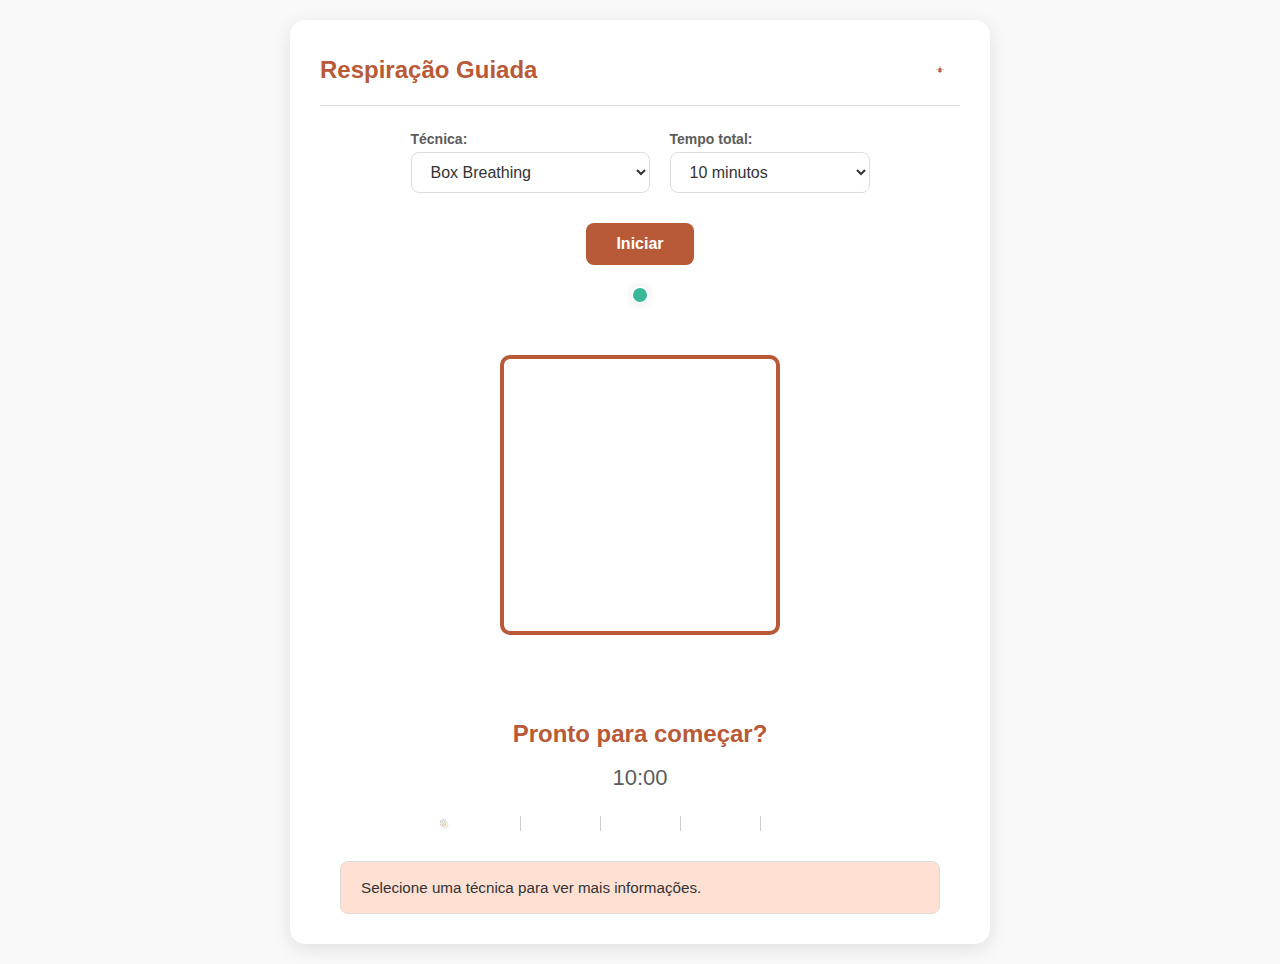
==== index.html @ 5f005e06 "refactor(styles): remove arquivo de estilos desnecessário" ====
<!DOCTYPE html>
<html lang="pt-br" data-theme="light">
    <head>
        <meta charset="UTF-8">
        <meta name="viewport" content="width=device-width, initial-scale=1.0">
        <title>App de Respiração Guiada</title> <!-- Título mais genérico -->
        <link rel="stylesheet" href="style.css">
        <!-- Futuramente, adicionar aqui link para manifest.json e ícones para PWA -->
    </head>
    <body>
        <div class="container">
            <div class="header">
                <h1>Respiração Guiada</h1> <!-- Título mais genérico -->
                <button id="theme-toggle" class="theme-toggle" aria-label="Alternar tema">
                    <!-- Ícone Sol (Tema Claro) -->
                    <svg class="sun-icon" viewBox="0 0 24 24" width="24" height="24" fill="currentColor">
                        <path d="M12 3a1 1 0 0 1 1 1v1a1 1 0 0 1-2 0V4a1 1 0 0 1 1-1zm4.5 5.5a1 1 0 0 1 0 1.42l-.71.71a1 1 0 0 1-1.42-1.42l.71-.71a1 1 0 0 1 1.42 0zm-9 0a1 1 0 0 1 1.42 0l.71.71a1 1 0 0 1-1.42 1.42l-.71-.71a1 1 0 0 1 0-1.42zM12 20a1 1 0 0 1-1-1v-1a1 1 0 0 1 2 0v1a1 1 0 0 1-1 1zm-4.5-5.5a1 1 0 0 1 0-1.42l.71-.71a1 1 0 0 1 1.42 1.42l-.71-.71a1 1 0 0 1-1.42 0zm9 0a1 1 0 0 1-1.42 0l-.71-.71a1 1 0 0 1 1.42-1.42l.71.71a1 1 0 0 1 0 1.42zM4 12a1 1 0 0 1-1-1 1 1 0 0 1 1-1h1a1 1 0 0 1 0 2H4zm17-1a1 1 0 0 1-1 1h-1a1 1 0 0 1 0-2h1a1 1 0 0 1 1 1zM12 6.5a5.5 5.5 0 1 0 5.5 5.5 5.51 5.51 0 0 0-5.5-5.5z"/>
                    </svg>
                    <!-- Ícone Lua (Tema Escuro) -->
                    <svg class="moon-icon" viewBox="0 0 24 24" width="24" height="24" fill="currentColor">
                        <path d="M12.3 4.9c.4-.2.6-.7.5-1.1s-.6-.8-1.1-.8C6.8 3.1 3 7.1 3 12c0 5 4 9 9 9 3.8 0 7.1-2.4 8.4-5.9.2-.4 0-.9-.4-1.2-.4-.3-.9-.2-1.2.1-1 .9-2.3 1.4-3.7 1.4-3.1 0-5.7-2.5-5.7-5.7 0-1.9 1.1-3.8 2.9-4.8z"/>
                    </svg>
                </button>
            </div>

            <!-- Configuração -->
            <div class="config">
                <!-- Seleção de Técnica -->
                <div class="config-item">
                    <label for="technique-select">Técnica:</label>
                    <select id="technique-select" class="control">
                        <option value="box" selected>Box Breathing</option>
                        <option value="alternate">Alternate Nostril Breathing</option>
                        <option value="diaphragmatic">Diaphragmatic Breathing</option>
                        <option value="478">4-7-8 Breathing</option>
                    </select>
                </div>

                <!-- Seleção de Tempo Total -->
                <div class="config-item">
                    <label for="duration-select">Tempo total:</label>
                    <select id="duration-select">
                        <option value="300">5 minutos</option> <!-- Valores em segundos -->
                        <option value="600" selected>10 minutos</option>
                        <option value="900">15 minutos</option>
                    </select>
                </div>

                <!-- Botão Iniciar centralizado -->
                <div class="config-item-full">
                    <button id="start-btn">Iniciar</button>
                </div>
            </div>

            <!-- Contagem regressiva -->
            <div id="countdown" class="hidden">
                Prepare-se: <span id="countdown-number">3</span>
            </div>

            <!-- Área principal da animação -->
            <div id="animation-container">
                <!-- Container específico para a animação -->
                <div id="box-container">
                <div id="breathing-box"></div>
                <div id="progress-indicator"></div>
                <!-- NOVO: Contador de Fase -->
                <div id="phase-countdown"></div>
                </div>
                <div id="instruction">Pronto para começar?</div>
                <div id="timer">10:00</div>
                
                    
                <!-- Barra de progresso total -->
                        <div class="progress-container">
                            <!-- ... (barra de progresso como antes) ... -->
                            <div class="progress-bar" id="progress-bar">0%</div>
                            <div class="progress-marker" style="left:20%"></div>
                            <div class="progress-marker" style="left:40%"></div>
                            <div class="progress-marker" style="left:60%"></div>
                            <div class="progress-marker" style="left:80%"></div>
                        </div>
                    </div>
        
        <!-- Área de instruções -->
        <div id="instructions">        

            <!-- Botão de Parar (aparece durante o exercício) -->
            <div class="stop-button-container">
                <button id="stop-btn" class="hidden">Parar</button>
            </div>

            <!-- Adicionar após a div stop-button-container -->
            <div id="saiba-mais" class="saiba-mais">
                <p>Selecione uma técnica para ver mais informações.</p>
            </div>

            <!-- Controles avançados (específicos por técnica, talvez?) -->
            <button class="toggle-advanced" id="toggle-advanced">Mostrar Controles Avançados</button>

            <div class="advanced-controls" id="advanced-controls" style="display: none;"> <!-- Começa escondido -->
                <!-- Controles do Box Breathing (podem ser escondidos/mostrados dinamicamente) -->
                <div class="control-group" data-technique="box">
                    <h3>Duração de cada fase (Box Breathing)</h3>
                    <div>
                        <label for="phase-duration">Duração (segundos):</label>
                        <input type="range" id="phase-duration" min="2" max="8" value="4" step="1">
                        <span id="phase-duration-value">4</span> segundos
                    </div>
                    <p class="help-text">Ajusta as 4 fases do Box Breathing.</p>
                </div>
                <!-- Adicionar aqui grupos de controle para outras técnicas se necessário -->
            </div>
        </div>

        <!-- Script principal -->
        <script src="script.js"></script>
    </body>
</html>
---- style.css ----
/* style.css (Completo e Atualizado) */

/* --- Definição das Variáveis de Cor por Tema e Categoria --- */

/* Categoria: Focus/Anxiety (Paleta Padrão) */
:root, /* Padrão: tema claro, categoria focus */
html[data-theme='light'][data-category='focus'] {
    --destaque-1: #b85a38; /* Laranja queimado */
    --destaque-2: #814227; /* Marrom avermelhado */
    --intermediaria: #ffe0d3; /* Pêssego claro */
    --complementar-1: #38b899; /* Verde água */
    --complementar-2: #27816b; /* Verde água escuro */
    --texto-escuro: #333333; /* Cinza escuro */
    --texto-claro: #ffffff; /* Branco (para botões, etc.) */
    --fundo: #f9f9f9; /* Cinza muito claro */
    --card-bg: #ffffff; /* Branco */
    --shadow-color: rgba(0, 0, 0, 0.1);
    --input-bg: #ffffff;
    --input-border: #dddddd;
    --progress-bar-bg: linear-gradient(to right, var(--complementar-2), var(--complementar-1), var(--destaque-1));
}

html[data-theme="dark"][data-category='focus'] {
    --destaque-1: #e06e4b; /* Laranja claro */
    --destaque-2: #b85a38;
    --intermediaria: #573224; /* Marrom escuro */
    --complementar-1: #4acdad; /* Verde água claro */
    --complementar-2: #38b899;
    --texto-escuro: #e0e0e0; /* Cinza claro */
    --texto-claro: #1e1e1e; /* Cinza muito escuro (para botões claros) */
    --fundo: #121212; /* Preto suave */
    --card-bg: #1e1e1e; /* Cinza muito escuro */
    --shadow-color: rgba(0, 0, 0, 0.3);
    --input-bg: #2d2d2d;
    --input-border: #444444;
    --progress-bar-bg: linear-gradient(to right, var(--complementar-2), var(--complementar-1), var(--destaque-1));
}

/* Categoria: Energy/Activation */
html[data-theme='light'][data-category='energy'] {
    --destaque-1: #DF1C0A; /* Vermelho vibrante */
    --destaque-2: #b81708; /* Vermelho mais escuro */
    --intermediaria: #FADBD8; /* Rosa pálido */
    --complementar-1: #77524C; /* Marrom */
    --complementar-2: #5c413d; /* Marrom escuro */
    --texto-escuro: #262425; /* Preto/Cinza escuro */
    --texto-claro: #FFFEFA; /* Branco */
    --fundo: #FFFEFA; /* Branco quase puro */
    --card-bg: #FFFFFF;
    --shadow-color: rgba(0, 0, 0, 0.1);
    --input-bg: #ffffff;
    --input-border: #e0e0e0;
    --progress-bar-bg: linear-gradient(to right, var(--complementar-2), var(--complementar-1), var(--destaque-1));
}

html[data-theme='dark'][data-category='energy'] {
    --destaque-1: #E84C3D; /* Vermelho mais claro */
    --destaque-2: #DF1C0A;
    --intermediaria: #77524C; /* Marrom como intermediario */
    --complementar-1: #A87E76; /* Marrom mais claro */
    --complementar-2: #77524C;
    --texto-escuro: #FFFEFA; /* Texto claro */
    --texto-claro: #262425; /* Texto escuro (para botões) */
    --fundo: #262425; /* Fundo escuro */
    --card-bg: #3A3738; /* Fundo do card escuro */
    --shadow-color: rgba(255, 255, 250, 0.1); /* Sombra clara */
    --input-bg: #4F4A4B;
    --input-border: #635C5D;
    --progress-bar-bg: linear-gradient(to right, var(--complementar-2), var(--complementar-1), var(--destaque-1));
}

/* Categoria: Relaxation/Sleep */
html[data-theme='light'][data-category='relaxation'] {
    --destaque-1: #174073; /* Azul profundo */
    --destaque-2: #113159; /* Azul mais escuro */
    --intermediaria: #D6E0F0; /* Azul muito claro */
    --complementar-1: #CDA561; /* Dourado/Ocre */
    --complementar-2: #a4844d; /* Dourado escuro */
    --texto-escuro: #174073; /* Azul como texto principal */
    --texto-claro: #FFFFFF; /* Branco (para botões) */
    --fundo: #EBF0F5; /* Fundo suave acinzentado/azulado */
    --card-bg: #FFFFFF; /* Branco */
    --shadow-color: rgba(23, 64, 115, 0.1);
    --input-bg: #ffffff;
    --input-border: #caced4; /* Cinza azulado */
    --progress-bar-bg: linear-gradient(to right, var(--complementar-2), var(--complementar-1), var(--destaque-1));
}

html[data-theme='dark'][data-category='relaxation'] {
    --destaque-1: #5C7EAE; /* Azul mais claro */
    --destaque-2: #4A6A94;
    --intermediaria: #2D3748; /* Azul acinzentado escuro */
    --complementar-1: #E0C28A; /* Dourado mais claro */
    --complementar-2: #CDA561;
    --texto-escuro: #E2E8F0; /* Texto claro (quase branco) */
    --texto-claro: #1A202C; /* Azul muito escuro (para botões) */
    --fundo: #1A202C; /* Fundo azul escuro/cinza */
    --card-bg: #2D3748; /* Fundo card azul escuro/cinza */
    --shadow-color: rgba(226, 232, 240, 0.1); /* Sombra clara */
    --input-bg: #4A5568;
    --input-border: #718096;
    --progress-bar-bg: linear-gradient(to right, var(--complementar-2), var(--complementar-1), var(--destaque-1));
}

/* --- Estilos Globais e Layout --- */

* {
    margin: 0;
    padding: 0;
    box-sizing: border-box;
}

html {
    /* Transições suaves ao mudar tema ou categoria */
    transition: background-color 0.5s ease, color 0.5s ease;
}

body {
    font-family: 'Arial', sans-serif;
    background-color: var(--fundo);
    color: var(--texto-escuro);
    display: flex;
    justify-content: center;
    align-items: flex-start; /* Alinha no topo para melhor visualização em telas menores */
    min-height: 100vh;
    padding: 20px;
}

.container {
    width: 100%;
    max-width: 700px; /* Aumentei um pouco para acomodar melhor os seletores */
    background-color: var(--card-bg);
    border-radius: 15px;
    padding: 30px;
    box-shadow: 0 5px 20px var(--shadow-color);
    text-align: center;
    transition: background-color 0.5s ease, box-shadow 0.5s ease;
}

/* --- Header --- */

.header {
    display: flex;
    justify-content: space-between;
    align-items: center;
    margin-bottom: 25px; /* Aumentei um pouco o espaço */
    padding-bottom: 15px; /* Adicionei padding inferior */
    border-bottom: 1px solid var(--input-border); /* Linha separadora */
    transition: border-color 0.5s ease;
}

h1 {
    color: var(--destaque-1);
    font-size: 24px; /* Ajustei o tamanho */
    transition: color 0.5s ease;
}

.theme-toggle {
    background: none;
    border: none;
    cursor: pointer;
    width: 40px;
    height: 40px;
    border-radius: 50%;
    display: flex;
    align-items: center;
    justify-content: center;
    color: var(--destaque-1); /* Cor do ícone segue o destaque */
    background-color: transparent;
    transition: background-color 0.3s, color 0.5s ease;
}

.theme-toggle:hover {
    background-color: var(--intermediaria);
}

.sun-icon, .moon-icon {
    fill: currentColor; /* Usa a cor definida no botão */
}

/* Esconde o ícone que não corresponde ao tema atual */
[data-theme="light"] .moon-icon,
[data-theme="dark"] .sun-icon {
    display: none;
}

/* --- Configuração (Seletores e Botão Iniciar) --- */

.config {
    margin-bottom: 30px;
    display: flex;
    flex-wrap: wrap; /* Permite quebrar linha se não couber */
    justify-content: center;
    gap: 20px; /* Espaço entre os itens */
    align-items: center;
}

.config-item {
    display: flex;
    flex-direction: column; /* Label em cima, select embaixo */
    align-items: flex-start; /* Alinha label à esquerda */
    gap: 5px; /* Espaço entre label e select */
}

.config-item label {
    font-size: 14px;
    font-weight: bold;
    color: var(--texto-escuro);
    opacity: 0.8;
}

/* Estilo para ocupar largura total (botão iniciar) */
.config-item-full {
    width: 100%;
    display: flex;
    justify-content: center;
    margin-top: 10px; /* Espaço acima do botão */
}

select, button {
    padding: 10px 15px;
    border-radius: 8px; /* Bordas mais suaves */
    border: 1px solid var(--input-border);
    font-size: 16px;
    background-color: var(--input-bg);
    color: var(--texto-escuro);
    cursor: pointer;
    transition: background-color 0.5s ease, color 0.5s ease, border-color 0.5s ease;
}

select {
    min-width: 200px; /* Largura mínima para os selects */
}

button {
    border: none;
    font-weight: bold;
}

#start-btn {
    background-color: var(--destaque-1);
    color: var(--texto-claro);
    padding: 12px 30px; /* Botão maior */
}

#start-btn:hover {
    background-color: var(--destaque-2);
}

.stop-button-container {
    margin-top: 20px;
}

#stop-btn {
    background-color: #d9534f; /* Vermelho para parar */
    color: var(--texto-claro);
    padding: 12px 30px;
}

#stop-btn:hover {
    background-color: #c9302c;
}

/* --- Contagem Regressiva --- */
#countdown {
    font-size: 36px; /* Menor que antes */
    font-weight: bold;
    color: var(--destaque-1);
    margin: 20px 0;
    transition: color 0.5s ease;
}

.hidden {
    display: none !important; /* Garante que fique escondido */
}

/* --- Área de Animação --- */

#animation-container {
    position: relative;
    margin: 30px auto;
    width: 100%;
    max-width: 400px; /* Reduzi um pouco */
    aspect-ratio: 1/1; /* Mantém quadrado */
}

#box-container {
    position: relative;
    width: 100%;
    height: 100%;
    display: flex; /* Centraliza a caixa/círculo */
    align-items: center;
    justify-content: center;
}

#breathing-box {
    position: absolute; /* Permite controle de posição e transform */
    top: 50%;
    left: 50%;
    /* transform inicial é definido via JS agora */
    width: 70%;
    height: 70%;
    background-color: transparent;
    border: 4px solid var(--destaque-1);
    /* border-radius inicial é definido via JS */
    transition: border-color 0.5s ease, transform 0.8s ease-in-out, border-radius 0.5s ease; /* Transições suaves para escala e borda */
}

#progress-indicator {
    position: absolute;
    width: 18px;
    height: 18px;
    background-color: var(--complementar-1);
    border: 2px solid var(--texto-claro); /* Usa texto claro como borda */
    border-radius: 50%;
    /* left/top definidos via JS */
    transform: translate(-50%, -50%); /* Centraliza o ponto na posição calculada */
    z-index: 10;
    box-shadow: 0 0 10px var(--shadow-color);
    transition: background-color 0.5s ease, border-color 0.5s ease;
    /* display inicial é definido via JS */
}

#instruction {
    font-size: 24px; /* Menor */
    font-weight: bold;
    margin-top: 25px; /* Mais espaço acima */
    color: var(--destaque-1);
    min-height: 30px; /* Evita "pulos" quando texto muda */
    transition: color 0.5s ease;
}

#timer {
    font-size: 22px; /* Menor */
    margin-top: 15px;
    color: var(--texto-escuro);
    opacity: 0.8;
    transition: color 0.5s ease, opacity 0.5s ease;
}

/* --- Barra de Progresso Total --- */
.progress-container {
    position: relative;
    width: 100%;
    height: 15px; /* Mais fina */
    background-color: var(--input-bg);
    border-radius: 10px;
    margin: 25px 0;
    overflow: hidden;
    transition: background-color 0.5s ease;
}

.progress-bar {
    height: 100%;
    background: var(--progress-bar-bg); /* Usa a variável do gradiente */
    width: 0%;
    transition: width 1s linear, background 0.5s ease; /* Anima a largura e o gradiente */
    display: flex;
    align-items: center;
    justify-content: center;
    color: var(--texto-claro);
    font-size: 10px; /* Menor */
    font-weight: bold;
    text-shadow: 0 0 2px rgba(0,0,0,0.6);
}

.progress-marker {
    position: absolute;
    top: 0;
    height: 100%;
    width: 1px; /* Mais fino */
    background-color: rgba(255,255,255,0.5); /* Marcador claro */
    z-index: 2;
}
/* Ajuste para marcadores escuros em temas claros, se necessário */
[data-theme="light"] .progress-marker {
    background-color: rgba(0,0,0,0.2);
}

/* --- Controles Avançados --- */
.toggle-advanced {
    background-color: transparent;
    color: var(--destaque-1);
    margin-top: 15px;
    padding: 5px 10px;
    border: 1px solid var(--destaque-1);
    border-radius: 5px;
    font-size: 14px;
    transition: background-color 0.3s, color 0.5s ease, border-color 0.5s ease;
}

.toggle-advanced:hover {
    background-color: var(--intermediaria);
}

.advanced-controls {
    margin-top: 20px;
    padding: 20px;
    background-color: var(--input-bg); /* Usa cor de fundo do input/card */
    border-radius: 10px;
    text-align: left;
    border: 1px solid var(--input-border);
    /* display: none; é controlado pelo JS */
    transition: background-color 0.5s ease, border-color 0.5s ease;
}

.control-group {
    /* display: block/none controlado pelo JS */
    margin-bottom: 15px; /* Espaço entre grupos de controle */
    padding-bottom: 15px;
    border-bottom: 1px dashed var(--input-border);
}
.control-group:last-child {
    margin-bottom: 0;
    padding-bottom: 0;
    border-bottom: none;
}

.advanced-controls h3 {
    margin-bottom: 15px;
    color: var(--destaque-1);
    font-size: 16px;
    transition: color 0.5s ease;
}

.advanced-controls label {
    display: inline-block;
    margin-right: 10px;
    font-size: 14px;
}

.advanced-controls input[type="range"] {
    width: 150px;
    vertical-align: middle;
    cursor: pointer;
    /* Estilos do range podem precisar de prefixos de navegador para customização completa */
}

.advanced-controls span { /* Para o valor do slider */
    font-weight: bold;
}

.help-text {
    font-size: 13px;
    color: var(--texto-escuro);
    opacity: 0.7;
    margin-top: 8px;
    font-style: italic;
    transition: color 0.5s ease, opacity 0.5s ease;
}

#phase-countdown {
    position: absolute;
    top: 50%;
    left: 50%;
    transform: translate(-50%, -50%);
    font-size: 48px; /* Tamanho grande, mas ajustaremos a opacidade */
    font-weight: 300; /* Peso leve */
    color: var(--texto-escuro); /* Usa a cor do texto principal */
    opacity: 0.35; /* << Deixa bem sutil */
    z-index: 5; /* Fica acima da caixa/círculo, mas abaixo do ponto */
    pointer-events: none; /* Não interfere com cliques */
    transition: opacity 0.3s ease, color 0.5s ease;
    display: none; /* Começa escondido */
}

/* Oculta controles avançados */
#advanced-controls,
#toggle-advanced {
    display: none !important;
}

/* Estilo para caixa Saiba Mais */
.saiba-mais {
    margin-top: 20px;
    padding: 15px 20px;
    background-color: var(--intermediaria);
    border: 1px solid var(--input-border);
    border-radius: 8px;
    font-size: 0.95em;
    text-align: left;
    line-height: 1.4;
    max-width: 600px;
    margin-left: auto;
    margin-right: auto;
    color: var(--texto);
}

.saiba-mais p {
    margin: 0;
}

#progress-indicator {
    pointer-events: none;
    cursor: none;
}

.phase-countdown {
    position: fixed;
    top: 50%;
    left: 50%;
    transform: translate(-50%, -50%);
    font-size: 8rem;
    font-weight: bold;
    color: var(--destaque-2);
    opacity: 0.3;
    pointer-events: none;
    display: none;
    font-family: "Times New Roman", serif;
    z-index: 1000;
}

#breathing-box {
    /* ...existing properties... */
    transition: transform 0.3s ease, background-color 1s ease, border-color 1s ease;
    background-color: transparent;
}
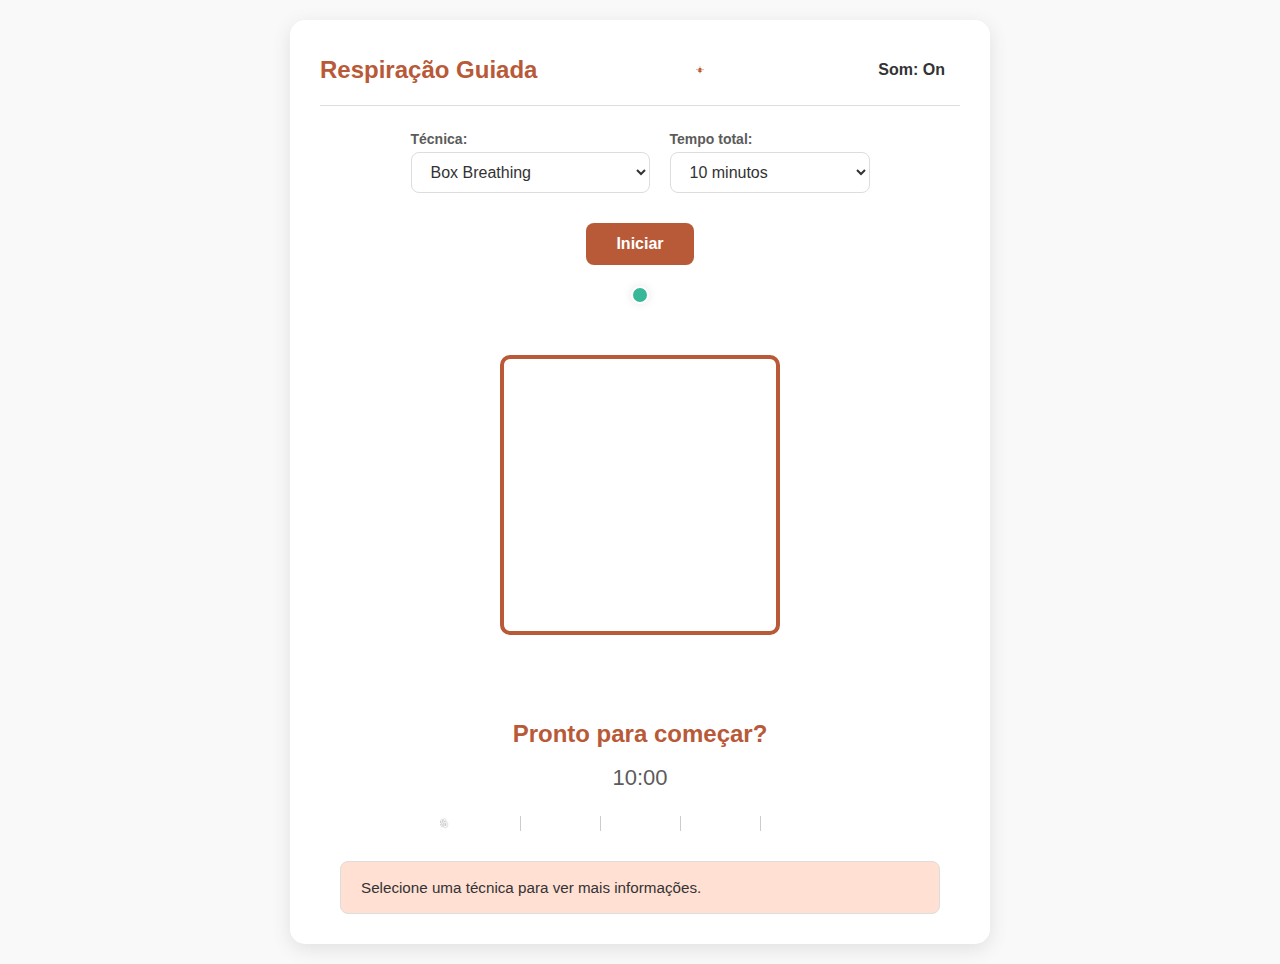
==== commit 08432d93: "melhorei o som da transiçao" ====
--- a/index.html
+++ b/index.html
@@ -21,6 +21,7 @@
                         <path d="M12.3 4.9c.4-.2.6-.7.5-1.1s-.6-.8-1.1-.8C6.8 3.1 3 7.1 3 12c0 5 4 9 9 9 3.8 0 7.1-2.4 8.4-5.9.2-.4 0-.9-.4-1.2-.4-.3-.9-.2-1.2.1-1 .9-2.3 1.4-3.7 1.4-3.1 0-5.7-2.5-5.7-5.7 0-1.9 1.1-3.8 2.9-4.8z"/>
                     </svg>
                 </button>
+                <button id="mute-btn" class="mute-toggle" aria-label="Alternar áudio">Som: On</button>
             </div>
 
             <!-- Configuração -->
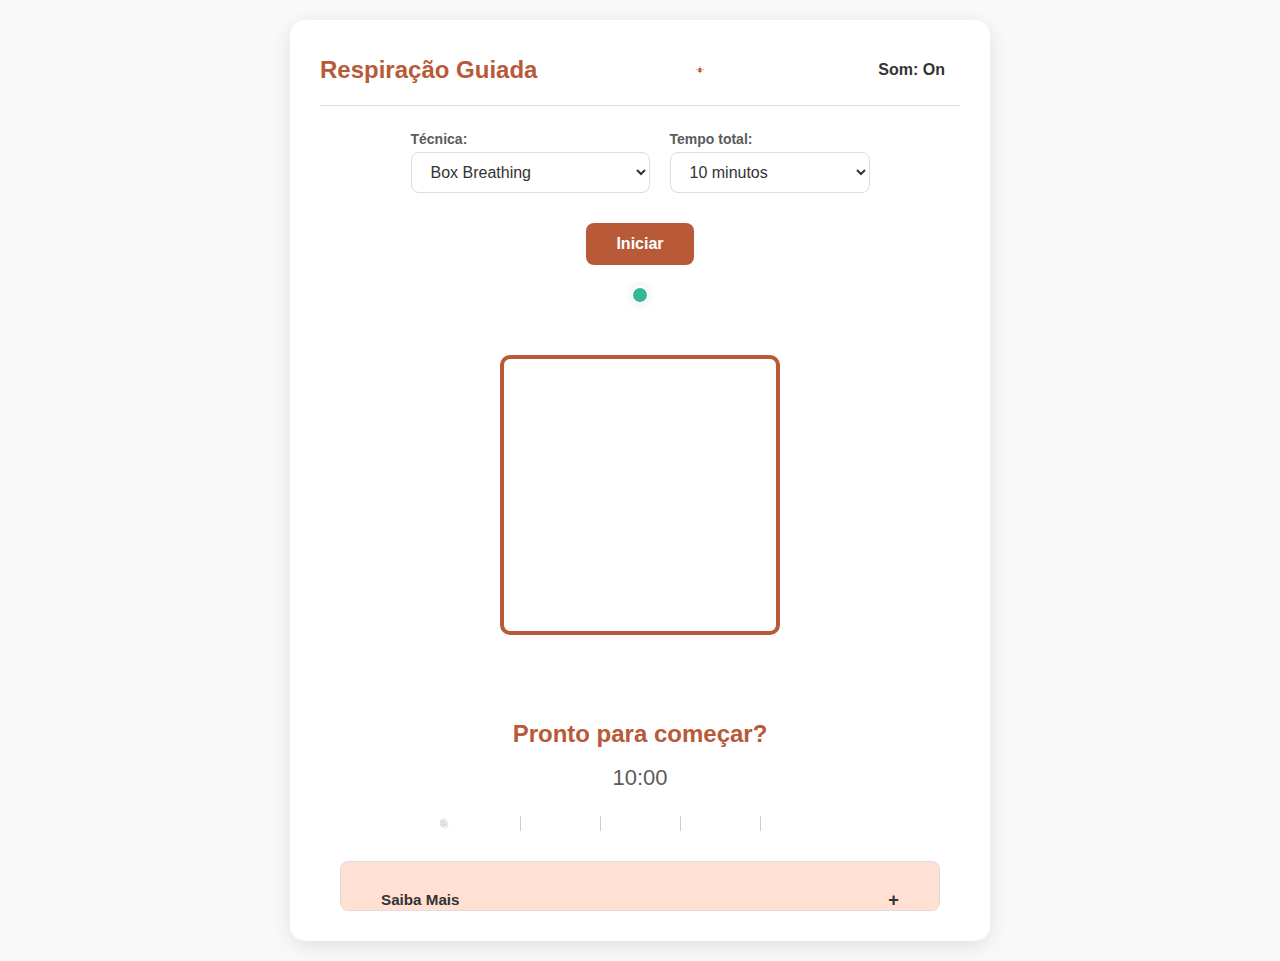
==== commit 707924dc: "feat(script): adiciona interatividade ao botão "saiba mais" e melhora descrições das técnicas de res" ====
--- a/index.html
+++ b/index.html
@@ -91,8 +91,14 @@
             </div>
 
             <!-- Adicionar após a div stop-button-container -->
-            <div id="saiba-mais" class="saiba-mais">
-                <p>Selecione uma técnica para ver mais informações.</p>
+            <div id="saiba-mais" class="saiba-mais collapsed">
+                <div class="saiba-mais-header">
+                    <span>Saiba Mais</span>
+                    <span class="toggle-indicator">+</span>
+                </div>
+                <div class="saiba-mais-content">
+                    <p>Selecione uma técnica para ver mais informações.</p>
+                </div>
             </div>
 
             <!-- Controles avançados (específicos por técnica, talvez?) -->
--- a/style.css
+++ b/style.css
@@ -514,4 +514,45 @@
     /* ...existing properties... */
     transition: transform 0.3s ease, background-color 1s ease, border-color 1s ease;
     background-color: transparent;
+}
+
+.saiba-mais {
+    border: 1px solid var(--input-border);
+    border-radius: 8px;
+    overflow: hidden;
+    cursor: pointer;
+    transition: max-height 0.3s ease;
+    max-height: 50px; /* Exibe apenas o cabeçalho inicialmente */
+}
+
+.saiba-mais.expanded {
+    max-height: 300px; /* Ajuste conforme necessário para conter o conteúdo */
+}
+
+.saiba-mais-header {
+    background-color: var(--intermediaria);
+    padding: 10px 20px;
+    font-size: 1em;
+    font-weight: bold;
+    display: flex;
+    justify-content: space-between;
+    align-items: center;
+}
+
+.saiba-mais-content {
+    padding: 10px 20px;
+    display: none;
+}
+
+.saiba-mais.expanded .saiba-mais-content {
+    display: block;
+}
+
+.saiba-mais .toggle-indicator {
+    font-size: 1.2em;
+    transition: transform 0.3s ease;
+}
+
+.saiba-mais.expanded .toggle-indicator {
+    transform: rotate(45deg);
 }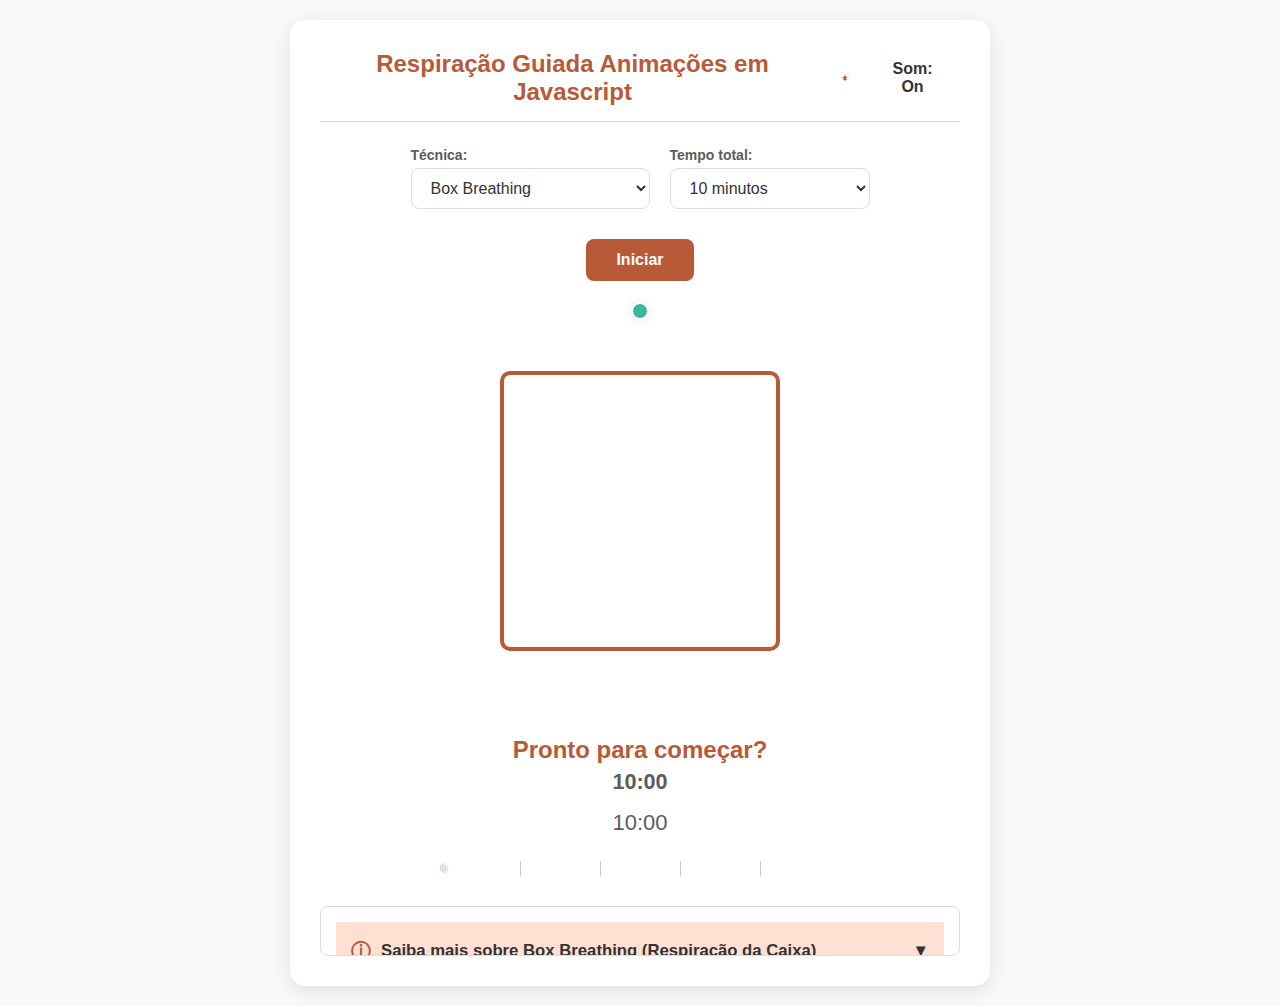
==== commit d15d884a: "quase bom - falta corrigir a caixa saiba mais" ====
--- a/index.html
+++ b/index.html
@@ -10,7 +10,7 @@
     <body>
         <div class="container">
             <div class="header">
-                <h1>Respiração Guiada</h1> <!-- Título mais genérico -->
+                <h1>Respiração Guiada Animações em Javascript</h1> <!-- Título mais genérico -->
                 <button id="theme-toggle" class="theme-toggle" aria-label="Alternar tema">
                     <!-- Ícone Sol (Tema Claro) -->
                     <svg class="sun-icon" viewBox="0 0 24 24" width="24" height="24" fill="currentColor">
--- a/style.css
+++ b/style.css
@@ -473,21 +473,54 @@
 /* Estilo para caixa Saiba Mais */
 .saiba-mais {
     margin-top: 20px;
-    padding: 15px 20px;
+    width: 100%; /* Garante que ocupe toda largura disponível */
+    max-width: 100%; /* Remove limitação fixa */
+    box-sizing: border-box; /* Inclui padding no cálculo da largura */
+    padding: 15px;
     background-color: var(--intermediaria);
     border: 1px solid var(--input-border);
     border-radius: 8px;
     font-size: 0.95em;
     text-align: left;
     line-height: 1.4;
-    max-width: 600px;
-    margin-left: auto;
-    margin-right: auto;
-    color: var(--texto);
-}
-
-.saiba-mais p {
-    margin: 0;
+}
+
+.saiba-mais-header {
+    width: 100%;
+    padding: 15px;
+    display: flex;
+    align-items: center;
+    justify-content: space-between;
+    flex-wrap: wrap; /* Permite quebra em telas pequenas */
+    gap: 10px;
+}
+
+.saiba-mais-content {
+    padding: 15px;
+    width: 100%;
+    overflow-x: hidden; /* Evita scroll horizontal */
+}
+
+.saiba-mais-content ol {
+    padding-left: 20px; /* Reduz padding da lista */
+    margin: 10px 0;
+}
+
+/* Media queries para telas menores */
+@media screen and (max-width: 480px) {
+    .saiba-mais {
+        margin: 15px 0;
+        padding: 10px;
+        font-size: 0.9em;
+    }
+
+    .saiba-mais-header {
+        padding: 10px;
+    }
+
+    .saiba-mais-content {
+        padding: 10px;
+    }
 }
 
 #progress-indicator {
@@ -555,4 +588,81 @@
 
 .saiba-mais.expanded .toggle-indicator {
     transform: rotate(45deg);
+}
+
+/* Estilos para o Saiba Mais aprimorado */
+#saiba-mais {
+    transition: all 0.3s ease;
+    border-radius: 8px;
+    overflow: hidden;
+    cursor: pointer;
+    background: var(--card-bg);
+    border: 1px solid var(--input-border);
+}
+
+.saiba-mais-header {
+    padding: 15px;
+    display: flex;
+    align-items: center;
+    gap: 10px;
+    font-size: 1.1em;
+    font-weight: bold;
+    color: var(--texto-escuro);
+}
+
+.info-icon {
+    color: var(--destaque-1);
+    font-size: 1.2em;
+}
+
+.expand-icon {
+    margin-left: auto;
+    transition: transform 0.3s ease;
+}
+
+#saiba-mais.expanded .expand-icon {
+    transform: rotate(180deg);
+}
+
+.saiba-mais-content {
+    max-height: 0;
+    overflow: hidden;
+    transition: max-height 0.3s ease, padding 0.3s ease;
+    padding: 0 15px;
+}
+
+#saiba-mais.expanded .saiba-mais-content {
+    max-height: 500px;
+    padding: 15px;
+    border-top: 1px solid var(--input-border);
+}
+
+@keyframes idleBreathing {
+    0% {
+        transform: translate(-50%, -50%) scale(1);
+        border-color: var(--destaque-2);
+        box-shadow: 0 0 15px rgba(184, 90, 56, 0.1); /* Ajuste para var(--destaque-2) */
+    }
+    50% {
+        transform: translate(-50%, -50%) scale(0.95);
+        border-color: var(--destaque-1);
+        box-shadow: 0 0 25px rgba(232, 110, 75, 0.2); /* Ajuste para var(--destaque-1) */
+    }
+    100% {
+        transform: translate(-50%, -50%) scale(1);
+        border-color: var(--destaque-2);
+        box-shadow: 0 0 15px rgba(184, 90, 56, 0.1);
+    }
+}
+
+.idle-animation {
+    animation: idleBreathing 4s ease-in-out infinite;
+}
+
+.idle-timer {
+    display: block;
+    font-size: 0.9em;
+    opacity: 0.8;
+    margin-top: 5px;
+    color: var(--texto-escuro);
 }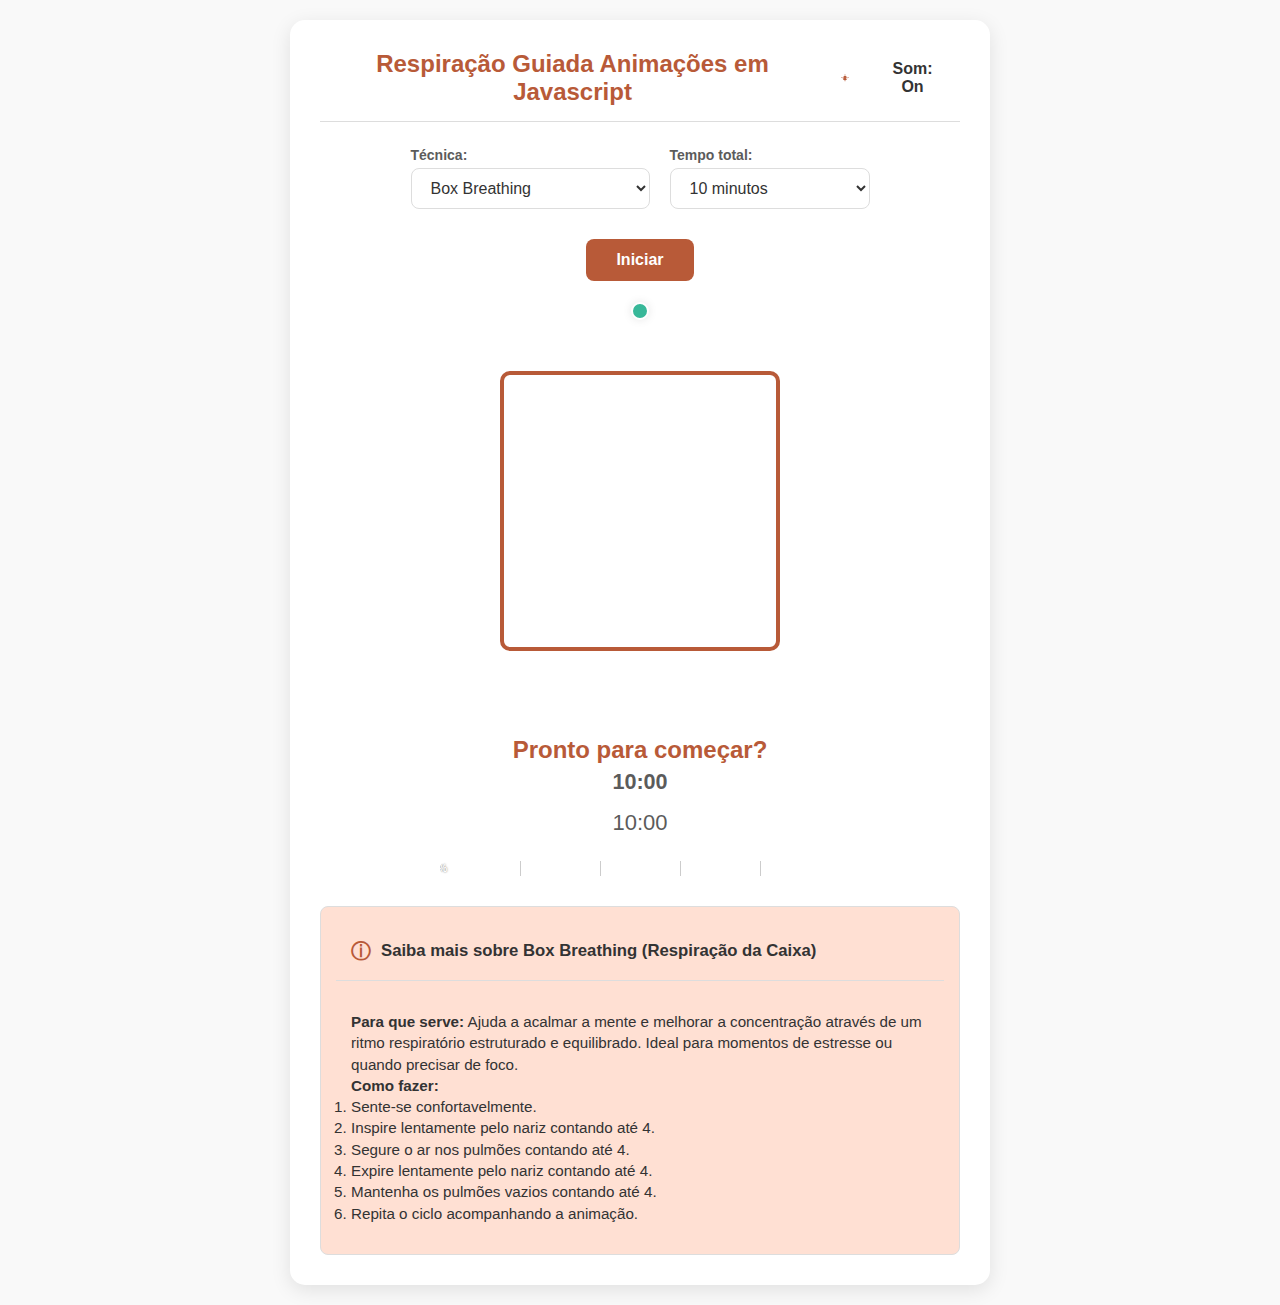
==== commit 324c135b: "feat(ui): adiciona marcadores de fase na barra de progresso e simplifica a seção "Saiba Mais"" ====
--- a/index.html
+++ b/index.html
@@ -73,8 +73,25 @@
                     
                 <!-- Barra de progresso total -->
                         <div class="progress-container">
-                            <!-- ... (barra de progresso como antes) ... -->
                             <div class="progress-bar" id="progress-bar">0%</div>
+                            <div class="phase-markers">
+                                <div class="phase-marker" data-phase="inhale">
+                                    <div class="marker-fill"></div>
+                                    <span class="marker-label">Inspira</span>
+                                </div>
+                                <div class="phase-marker" data-phase="hold-in">
+                                    <div class="marker-fill"></div>
+                                    <span class="marker-label">Segura</span>
+                                </div>
+                                <div class="phase-marker" data-phase="exhale">
+                                    <div class="marker-fill"></div>
+                                    <span class="marker-label">Expira</span>
+                                </div>
+                                <div class="phase-marker" data-phase="hold-out">
+                                    <div class="marker-fill"></div>
+                                    <span class="marker-label">Segura</span>
+                                </div>
+                            </div>
                             <div class="progress-marker" style="left:20%"></div>
                             <div class="progress-marker" style="left:40%"></div>
                             <div class="progress-marker" style="left:60%"></div>
@@ -90,18 +107,18 @@
                 <button id="stop-btn" class="hidden">Parar</button>
             </div>
 
-            <!-- Adicionar após a div stop-button-container -->
-            <div id="saiba-mais" class="saiba-mais collapsed">
+            <!-- Seção Saiba Mais simplificada -->
+            <div id="saiba-mais" class="saiba-mais">
                 <div class="saiba-mais-header">
-                    <span>Saiba Mais</span>
-                    <span class="toggle-indicator">+</span>
+                    <span class="info-icon">ⓘ</span>
+                    <span>Saiba mais sobre a técnica</span>
                 </div>
                 <div class="saiba-mais-content">
                     <p>Selecione uma técnica para ver mais informações.</p>
                 </div>
             </div>
 
-            <!-- Controles avançados (específicos por técnica, talvez?) -->
+            <!-- Controles avançados -->
             <button class="toggle-advanced" id="toggle-advanced">Mostrar Controles Avançados</button>
 
             <div class="advanced-controls" id="advanced-controls" style="display: none;"> <!-- Começa escondido -->
--- a/style.css
+++ b/style.css
@@ -473,9 +473,7 @@
 /* Estilo para caixa Saiba Mais */
 .saiba-mais {
     margin-top: 20px;
-    width: 100%; /* Garante que ocupe toda largura disponível */
-    max-width: 100%; /* Remove limitação fixa */
-    box-sizing: border-box; /* Inclui padding no cálculo da largura */
+    width: 100%;
     padding: 15px;
     background-color: var(--intermediaria);
     border: 1px solid var(--input-border);
@@ -486,24 +484,25 @@
 }
 
 .saiba-mais-header {
-    width: 100%;
     padding: 15px;
     display: flex;
     align-items: center;
-    justify-content: space-between;
-    flex-wrap: wrap; /* Permite quebra em telas pequenas */
     gap: 10px;
+    font-size: 1.1em;
+    font-weight: bold;
+    color: var(--texto-escuro);
+    border-bottom: 1px solid var(--input-border);
+    margin-bottom: 15px;
 }
 
 .saiba-mais-content {
     padding: 15px;
     width: 100%;
-    overflow-x: hidden; /* Evita scroll horizontal */
-}
-
-.saiba-mais-content ol {
-    padding-left: 20px; /* Reduz padding da lista */
-    margin: 10px 0;
+}
+
+.info-icon {
+    color: var(--destaque-1);
+    font-size: 1.2em;
 }
 
 /* Media queries para telas menores */
@@ -547,94 +546,6 @@
     /* ...existing properties... */
     transition: transform 0.3s ease, background-color 1s ease, border-color 1s ease;
     background-color: transparent;
-}
-
-.saiba-mais {
-    border: 1px solid var(--input-border);
-    border-radius: 8px;
-    overflow: hidden;
-    cursor: pointer;
-    transition: max-height 0.3s ease;
-    max-height: 50px; /* Exibe apenas o cabeçalho inicialmente */
-}
-
-.saiba-mais.expanded {
-    max-height: 300px; /* Ajuste conforme necessário para conter o conteúdo */
-}
-
-.saiba-mais-header {
-    background-color: var(--intermediaria);
-    padding: 10px 20px;
-    font-size: 1em;
-    font-weight: bold;
-    display: flex;
-    justify-content: space-between;
-    align-items: center;
-}
-
-.saiba-mais-content {
-    padding: 10px 20px;
-    display: none;
-}
-
-.saiba-mais.expanded .saiba-mais-content {
-    display: block;
-}
-
-.saiba-mais .toggle-indicator {
-    font-size: 1.2em;
-    transition: transform 0.3s ease;
-}
-
-.saiba-mais.expanded .toggle-indicator {
-    transform: rotate(45deg);
-}
-
-/* Estilos para o Saiba Mais aprimorado */
-#saiba-mais {
-    transition: all 0.3s ease;
-    border-radius: 8px;
-    overflow: hidden;
-    cursor: pointer;
-    background: var(--card-bg);
-    border: 1px solid var(--input-border);
-}
-
-.saiba-mais-header {
-    padding: 15px;
-    display: flex;
-    align-items: center;
-    gap: 10px;
-    font-size: 1.1em;
-    font-weight: bold;
-    color: var(--texto-escuro);
-}
-
-.info-icon {
-    color: var(--destaque-1);
-    font-size: 1.2em;
-}
-
-.expand-icon {
-    margin-left: auto;
-    transition: transform 0.3s ease;
-}
-
-#saiba-mais.expanded .expand-icon {
-    transform: rotate(180deg);
-}
-
-.saiba-mais-content {
-    max-height: 0;
-    overflow: hidden;
-    transition: max-height 0.3s ease, padding 0.3s ease;
-    padding: 0 15px;
-}
-
-#saiba-mais.expanded .saiba-mais-content {
-    max-height: 500px;
-    padding: 15px;
-    border-top: 1px solid var(--input-border);
 }
 
 @keyframes idleBreathing {
@@ -665,4 +576,68 @@
     opacity: 0.8;
     margin-top: 5px;
     color: var(--texto-escuro);
+}
+
+.phase-markers {
+    display: flex;
+    justify-content: space-between;
+    position: absolute;
+    width: 100%;
+    top: 100%;
+    margin-top: 5px;
+    gap: 10px;
+}
+
+.phase-marker {
+    flex: 1;
+    height: 4px;
+    background: var(--input-bg);
+    border-radius: 2px;
+    position: relative;
+    overflow: hidden;
+    transition: background-color 0.3s ease;
+}
+
+.marker-fill {
+    position: absolute;
+    left: 0;
+    top: 0;
+    height: 100%;
+    width: 0%;
+    background: var(--destaque-1);
+    border-radius: 2px;
+    transition: width 0.1s linear, background-color 0.3s ease;
+}
+
+.marker-label {
+    position: absolute;
+    top: 6px;
+    left: 50%;
+    transform: translateX(-50%);
+    font-size: 10px;
+    color: var(--texto-escuro);
+    opacity: 0.7;
+    white-space: nowrap;
+}
+
+.phase-marker.active {
+    background: var(--intermediaria);
+}
+
+.phase-marker.active .marker-fill {
+    background: var(--destaque-1);
+}
+
+/* Cores específicas para cada fase */
+.phase-marker[data-phase="inhale"].active .marker-fill {
+    background: #174073; /* Azul para inspiração */
+}
+
+.phase-marker[data-phase="hold-in"].active .marker-fill,
+.phase-marker[data-phase="hold-out"].active .marker-fill {
+    background: #989FB1; /* Cinza azulado para retenção */
+}
+
+.phase-marker[data-phase="exhale"].active .marker-fill {
+    background: #CDA561; /* Dourado para expiração */
 }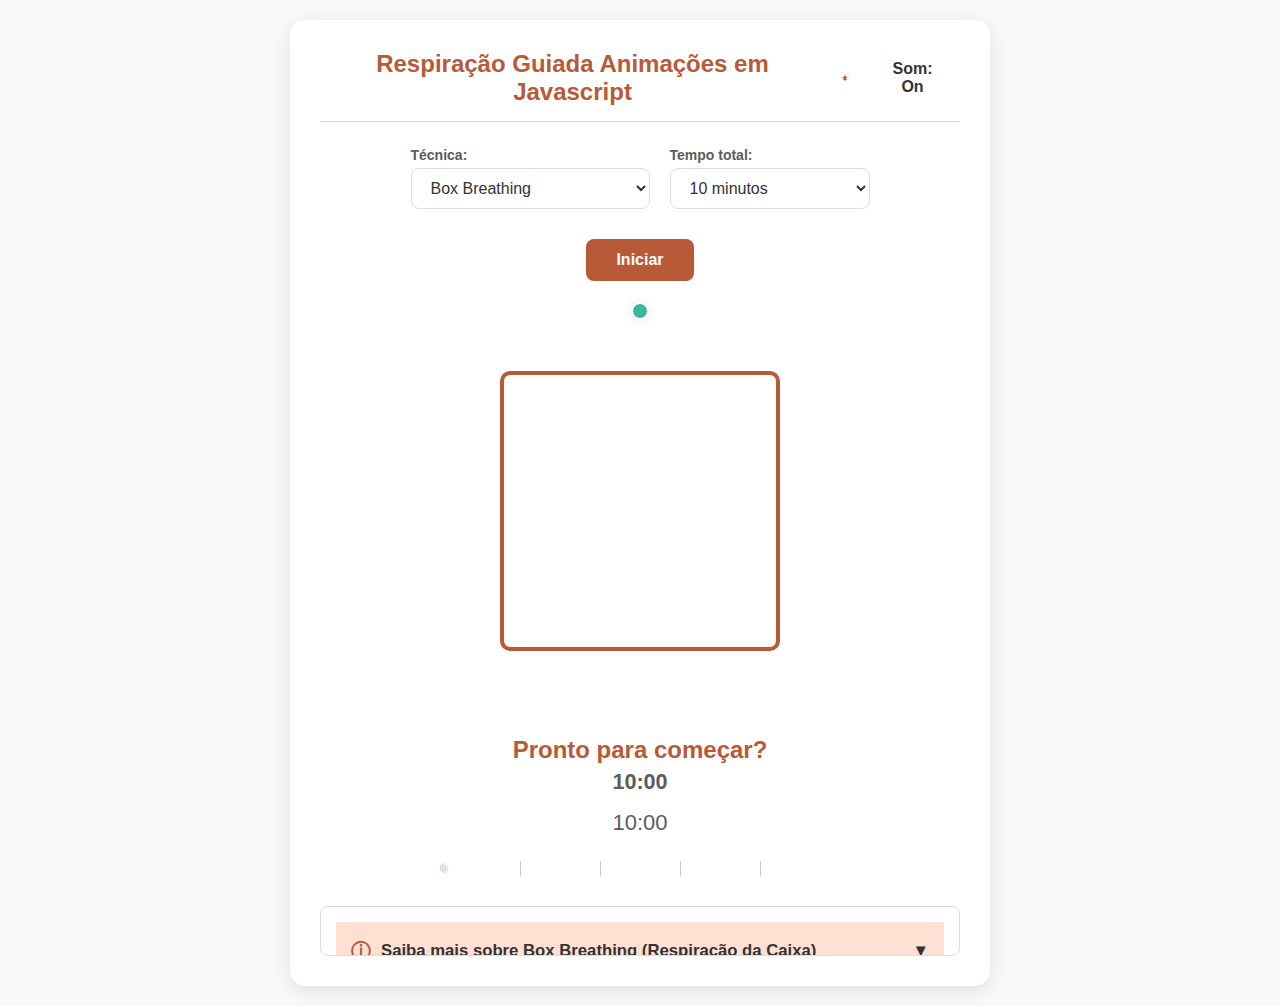
==== commit e6b346b2: "feat(ui): atualiza título da página e adiciona subtítulo para melhor clareza feat(script): simplific" ====
--- a/index.html
+++ b/index.html
@@ -73,25 +73,8 @@
                     
                 <!-- Barra de progresso total -->
                         <div class="progress-container">
+                            <!-- ... (barra de progresso como antes) ... -->
                             <div class="progress-bar" id="progress-bar">0%</div>
-                            <div class="phase-markers">
-                                <div class="phase-marker" data-phase="inhale">
-                                    <div class="marker-fill"></div>
-                                    <span class="marker-label">Inspira</span>
-                                </div>
-                                <div class="phase-marker" data-phase="hold-in">
-                                    <div class="marker-fill"></div>
-                                    <span class="marker-label">Segura</span>
-                                </div>
-                                <div class="phase-marker" data-phase="exhale">
-                                    <div class="marker-fill"></div>
-                                    <span class="marker-label">Expira</span>
-                                </div>
-                                <div class="phase-marker" data-phase="hold-out">
-                                    <div class="marker-fill"></div>
-                                    <span class="marker-label">Segura</span>
-                                </div>
-                            </div>
                             <div class="progress-marker" style="left:20%"></div>
                             <div class="progress-marker" style="left:40%"></div>
                             <div class="progress-marker" style="left:60%"></div>
@@ -107,18 +90,18 @@
                 <button id="stop-btn" class="hidden">Parar</button>
             </div>
 
-            <!-- Seção Saiba Mais simplificada -->
-            <div id="saiba-mais" class="saiba-mais">
+            <!-- Adicionar após a div stop-button-container -->
+            <div id="saiba-mais" class="saiba-mais collapsed">
                 <div class="saiba-mais-header">
-                    <span class="info-icon">ⓘ</span>
-                    <span>Saiba mais sobre a técnica</span>
+                    <span>Saiba Mais</span>
+                    <span class="toggle-indicator">+</span>
                 </div>
                 <div class="saiba-mais-content">
                     <p>Selecione uma técnica para ver mais informações.</p>
                 </div>
             </div>
 
-            <!-- Controles avançados -->
+            <!-- Controles avançados (específicos por técnica, talvez?) -->
             <button class="toggle-advanced" id="toggle-advanced">Mostrar Controles Avançados</button>
 
             <div class="advanced-controls" id="advanced-controls" style="display: none;"> <!-- Começa escondido -->
--- a/style.css
+++ b/style.css
@@ -473,7 +473,9 @@
 /* Estilo para caixa Saiba Mais */
 .saiba-mais {
     margin-top: 20px;
-    width: 100%;
+    width: 100%; /* Garante que ocupe toda largura disponível */
+    max-width: 100%; /* Remove limitação fixa */
+    box-sizing: border-box; /* Inclui padding no cálculo da largura */
     padding: 15px;
     background-color: var(--intermediaria);
     border: 1px solid var(--input-border);
@@ -484,25 +486,24 @@
 }
 
 .saiba-mais-header {
+    width: 100%;
     padding: 15px;
     display: flex;
     align-items: center;
+    justify-content: space-between;
+    flex-wrap: wrap; /* Permite quebra em telas pequenas */
     gap: 10px;
-    font-size: 1.1em;
-    font-weight: bold;
-    color: var(--texto-escuro);
-    border-bottom: 1px solid var(--input-border);
-    margin-bottom: 15px;
 }
 
 .saiba-mais-content {
     padding: 15px;
     width: 100%;
-}
-
-.info-icon {
-    color: var(--destaque-1);
-    font-size: 1.2em;
+    overflow-x: hidden; /* Evita scroll horizontal */
+}
+
+.saiba-mais-content ol {
+    padding-left: 20px; /* Reduz padding da lista */
+    margin: 10px 0;
 }
 
 /* Media queries para telas menores */
@@ -546,6 +547,94 @@
     /* ...existing properties... */
     transition: transform 0.3s ease, background-color 1s ease, border-color 1s ease;
     background-color: transparent;
+}
+
+.saiba-mais {
+    border: 1px solid var(--input-border);
+    border-radius: 8px;
+    overflow: hidden;
+    cursor: pointer;
+    transition: max-height 0.3s ease;
+    max-height: 50px; /* Exibe apenas o cabeçalho inicialmente */
+}
+
+.saiba-mais.expanded {
+    max-height: 300px; /* Ajuste conforme necessário para conter o conteúdo */
+}
+
+.saiba-mais-header {
+    background-color: var(--intermediaria);
+    padding: 10px 20px;
+    font-size: 1em;
+    font-weight: bold;
+    display: flex;
+    justify-content: space-between;
+    align-items: center;
+}
+
+.saiba-mais-content {
+    padding: 10px 20px;
+    display: none;
+}
+
+.saiba-mais.expanded .saiba-mais-content {
+    display: block;
+}
+
+.saiba-mais .toggle-indicator {
+    font-size: 1.2em;
+    transition: transform 0.3s ease;
+}
+
+.saiba-mais.expanded .toggle-indicator {
+    transform: rotate(45deg);
+}
+
+/* Estilos para o Saiba Mais aprimorado */
+#saiba-mais {
+    transition: all 0.3s ease;
+    border-radius: 8px;
+    overflow: hidden;
+    cursor: pointer;
+    background: var(--card-bg);
+    border: 1px solid var(--input-border);
+}
+
+.saiba-mais-header {
+    padding: 15px;
+    display: flex;
+    align-items: center;
+    gap: 10px;
+    font-size: 1.1em;
+    font-weight: bold;
+    color: var(--texto-escuro);
+}
+
+.info-icon {
+    color: var(--destaque-1);
+    font-size: 1.2em;
+}
+
+.expand-icon {
+    margin-left: auto;
+    transition: transform 0.3s ease;
+}
+
+#saiba-mais.expanded .expand-icon {
+    transform: rotate(180deg);
+}
+
+.saiba-mais-content {
+    max-height: 0;
+    overflow: hidden;
+    transition: max-height 0.3s ease, padding 0.3s ease;
+    padding: 0 15px;
+}
+
+#saiba-mais.expanded .saiba-mais-content {
+    max-height: 500px;
+    padding: 15px;
+    border-top: 1px solid var(--input-border);
 }
 
 @keyframes idleBreathing {
@@ -576,68 +665,4 @@
     opacity: 0.8;
     margin-top: 5px;
     color: var(--texto-escuro);
-}
-
-.phase-markers {
-    display: flex;
-    justify-content: space-between;
-    position: absolute;
-    width: 100%;
-    top: 100%;
-    margin-top: 5px;
-    gap: 10px;
-}
-
-.phase-marker {
-    flex: 1;
-    height: 4px;
-    background: var(--input-bg);
-    border-radius: 2px;
-    position: relative;
-    overflow: hidden;
-    transition: background-color 0.3s ease;
-}
-
-.marker-fill {
-    position: absolute;
-    left: 0;
-    top: 0;
-    height: 100%;
-    width: 0%;
-    background: var(--destaque-1);
-    border-radius: 2px;
-    transition: width 0.1s linear, background-color 0.3s ease;
-}
-
-.marker-label {
-    position: absolute;
-    top: 6px;
-    left: 50%;
-    transform: translateX(-50%);
-    font-size: 10px;
-    color: var(--texto-escuro);
-    opacity: 0.7;
-    white-space: nowrap;
-}
-
-.phase-marker.active {
-    background: var(--intermediaria);
-}
-
-.phase-marker.active .marker-fill {
-    background: var(--destaque-1);
-}
-
-/* Cores específicas para cada fase */
-.phase-marker[data-phase="inhale"].active .marker-fill {
-    background: #174073; /* Azul para inspiração */
-}
-
-.phase-marker[data-phase="hold-in"].active .marker-fill,
-.phase-marker[data-phase="hold-out"].active .marker-fill {
-    background: #989FB1; /* Cinza azulado para retenção */
-}
-
-.phase-marker[data-phase="exhale"].active .marker-fill {
-    background: #CDA561; /* Dourado para expiração */
 }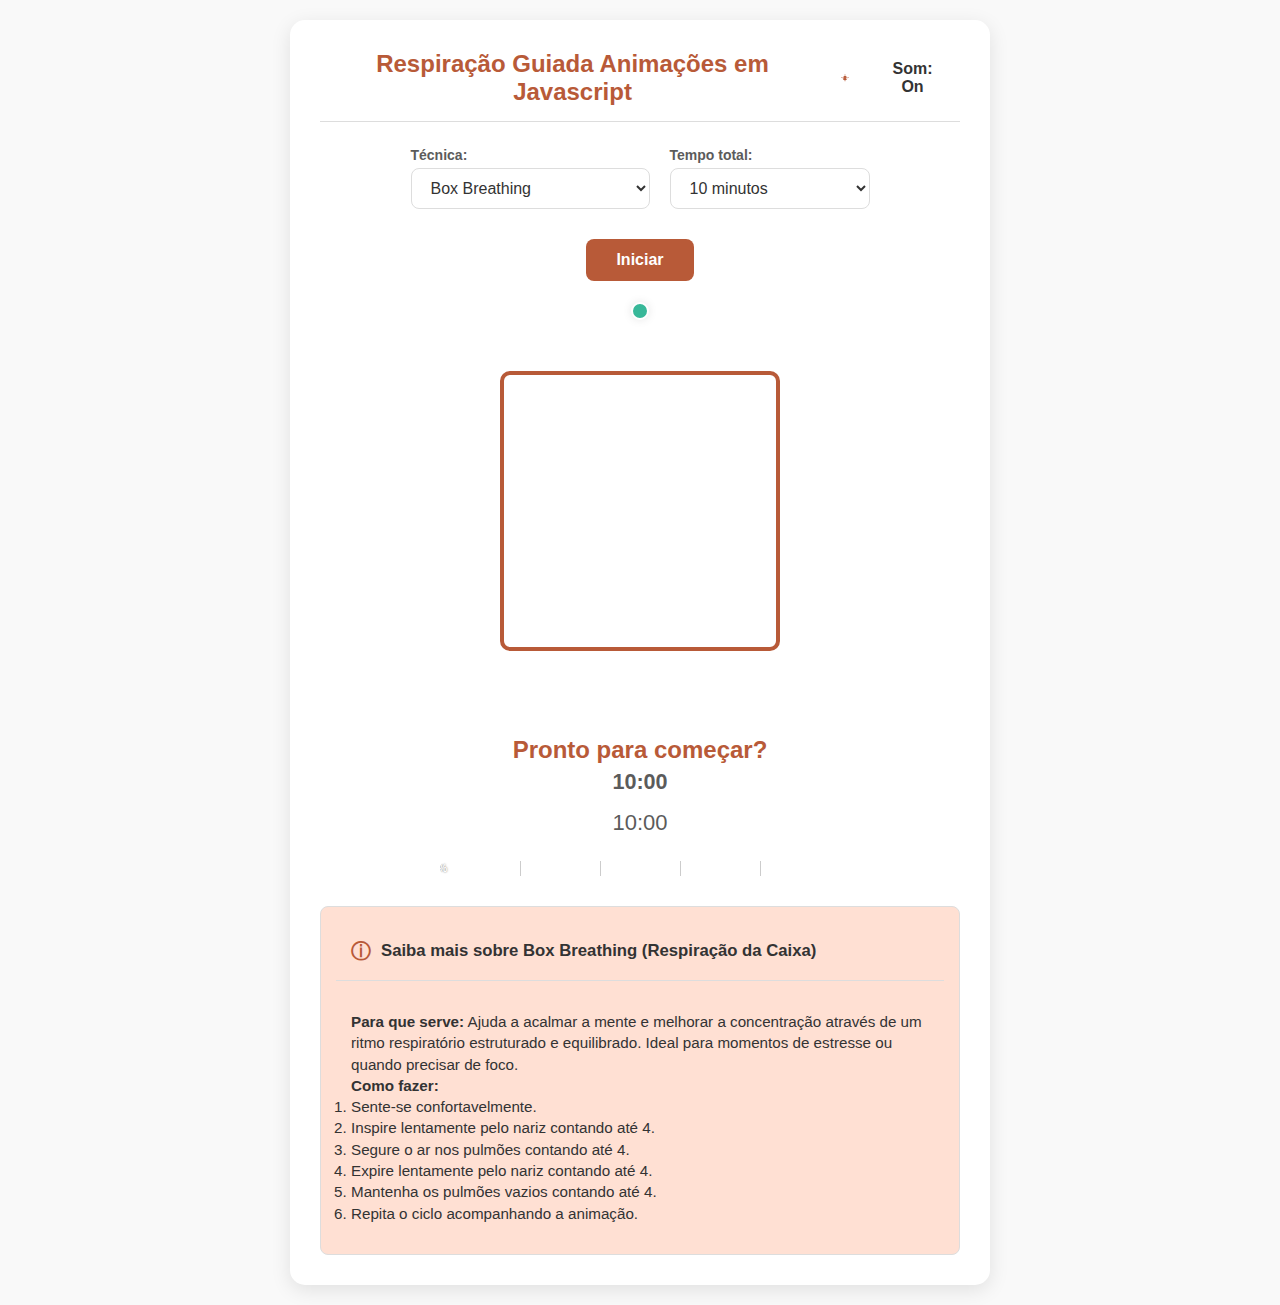
==== commit 60ac7d71: "Revert to commit 324c135: [add a brief description]" ====
--- a/index.html
+++ b/index.html
@@ -73,8 +73,25 @@
                     
                 <!-- Barra de progresso total -->
                         <div class="progress-container">
-                            <!-- ... (barra de progresso como antes) ... -->
                             <div class="progress-bar" id="progress-bar">0%</div>
+                            <div class="phase-markers">
+                                <div class="phase-marker" data-phase="inhale">
+                                    <div class="marker-fill"></div>
+                                    <span class="marker-label">Inspira</span>
+                                </div>
+                                <div class="phase-marker" data-phase="hold-in">
+                                    <div class="marker-fill"></div>
+                                    <span class="marker-label">Segura</span>
+                                </div>
+                                <div class="phase-marker" data-phase="exhale">
+                                    <div class="marker-fill"></div>
+                                    <span class="marker-label">Expira</span>
+                                </div>
+                                <div class="phase-marker" data-phase="hold-out">
+                                    <div class="marker-fill"></div>
+                                    <span class="marker-label">Segura</span>
+                                </div>
+                            </div>
                             <div class="progress-marker" style="left:20%"></div>
                             <div class="progress-marker" style="left:40%"></div>
                             <div class="progress-marker" style="left:60%"></div>
@@ -90,18 +107,18 @@
                 <button id="stop-btn" class="hidden">Parar</button>
             </div>
 
-            <!-- Adicionar após a div stop-button-container -->
-            <div id="saiba-mais" class="saiba-mais collapsed">
+            <!-- Seção Saiba Mais simplificada -->
+            <div id="saiba-mais" class="saiba-mais">
                 <div class="saiba-mais-header">
-                    <span>Saiba Mais</span>
-                    <span class="toggle-indicator">+</span>
+                    <span class="info-icon">ⓘ</span>
+                    <span>Saiba mais sobre a técnica</span>
                 </div>
                 <div class="saiba-mais-content">
                     <p>Selecione uma técnica para ver mais informações.</p>
                 </div>
             </div>
 
-            <!-- Controles avançados (específicos por técnica, talvez?) -->
+            <!-- Controles avançados -->
             <button class="toggle-advanced" id="toggle-advanced">Mostrar Controles Avançados</button>
 
             <div class="advanced-controls" id="advanced-controls" style="display: none;"> <!-- Começa escondido -->
--- a/style.css
+++ b/style.css
@@ -473,9 +473,7 @@
 /* Estilo para caixa Saiba Mais */
 .saiba-mais {
     margin-top: 20px;
-    width: 100%; /* Garante que ocupe toda largura disponível */
-    max-width: 100%; /* Remove limitação fixa */
-    box-sizing: border-box; /* Inclui padding no cálculo da largura */
+    width: 100%;
     padding: 15px;
     background-color: var(--intermediaria);
     border: 1px solid var(--input-border);
@@ -486,24 +484,25 @@
 }
 
 .saiba-mais-header {
-    width: 100%;
     padding: 15px;
     display: flex;
     align-items: center;
-    justify-content: space-between;
-    flex-wrap: wrap; /* Permite quebra em telas pequenas */
     gap: 10px;
+    font-size: 1.1em;
+    font-weight: bold;
+    color: var(--texto-escuro);
+    border-bottom: 1px solid var(--input-border);
+    margin-bottom: 15px;
 }
 
 .saiba-mais-content {
     padding: 15px;
     width: 100%;
-    overflow-x: hidden; /* Evita scroll horizontal */
-}
-
-.saiba-mais-content ol {
-    padding-left: 20px; /* Reduz padding da lista */
-    margin: 10px 0;
+}
+
+.info-icon {
+    color: var(--destaque-1);
+    font-size: 1.2em;
 }
 
 /* Media queries para telas menores */
@@ -547,94 +546,6 @@
     /* ...existing properties... */
     transition: transform 0.3s ease, background-color 1s ease, border-color 1s ease;
     background-color: transparent;
-}
-
-.saiba-mais {
-    border: 1px solid var(--input-border);
-    border-radius: 8px;
-    overflow: hidden;
-    cursor: pointer;
-    transition: max-height 0.3s ease;
-    max-height: 50px; /* Exibe apenas o cabeçalho inicialmente */
-}
-
-.saiba-mais.expanded {
-    max-height: 300px; /* Ajuste conforme necessário para conter o conteúdo */
-}
-
-.saiba-mais-header {
-    background-color: var(--intermediaria);
-    padding: 10px 20px;
-    font-size: 1em;
-    font-weight: bold;
-    display: flex;
-    justify-content: space-between;
-    align-items: center;
-}
-
-.saiba-mais-content {
-    padding: 10px 20px;
-    display: none;
-}
-
-.saiba-mais.expanded .saiba-mais-content {
-    display: block;
-}
-
-.saiba-mais .toggle-indicator {
-    font-size: 1.2em;
-    transition: transform 0.3s ease;
-}
-
-.saiba-mais.expanded .toggle-indicator {
-    transform: rotate(45deg);
-}
-
-/* Estilos para o Saiba Mais aprimorado */
-#saiba-mais {
-    transition: all 0.3s ease;
-    border-radius: 8px;
-    overflow: hidden;
-    cursor: pointer;
-    background: var(--card-bg);
-    border: 1px solid var(--input-border);
-}
-
-.saiba-mais-header {
-    padding: 15px;
-    display: flex;
-    align-items: center;
-    gap: 10px;
-    font-size: 1.1em;
-    font-weight: bold;
-    color: var(--texto-escuro);
-}
-
-.info-icon {
-    color: var(--destaque-1);
-    font-size: 1.2em;
-}
-
-.expand-icon {
-    margin-left: auto;
-    transition: transform 0.3s ease;
-}
-
-#saiba-mais.expanded .expand-icon {
-    transform: rotate(180deg);
-}
-
-.saiba-mais-content {
-    max-height: 0;
-    overflow: hidden;
-    transition: max-height 0.3s ease, padding 0.3s ease;
-    padding: 0 15px;
-}
-
-#saiba-mais.expanded .saiba-mais-content {
-    max-height: 500px;
-    padding: 15px;
-    border-top: 1px solid var(--input-border);
 }
 
 @keyframes idleBreathing {
@@ -665,4 +576,68 @@
     opacity: 0.8;
     margin-top: 5px;
     color: var(--texto-escuro);
+}
+
+.phase-markers {
+    display: flex;
+    justify-content: space-between;
+    position: absolute;
+    width: 100%;
+    top: 100%;
+    margin-top: 5px;
+    gap: 10px;
+}
+
+.phase-marker {
+    flex: 1;
+    height: 4px;
+    background: var(--input-bg);
+    border-radius: 2px;
+    position: relative;
+    overflow: hidden;
+    transition: background-color 0.3s ease;
+}
+
+.marker-fill {
+    position: absolute;
+    left: 0;
+    top: 0;
+    height: 100%;
+    width: 0%;
+    background: var(--destaque-1);
+    border-radius: 2px;
+    transition: width 0.1s linear, background-color 0.3s ease;
+}
+
+.marker-label {
+    position: absolute;
+    top: 6px;
+    left: 50%;
+    transform: translateX(-50%);
+    font-size: 10px;
+    color: var(--texto-escuro);
+    opacity: 0.7;
+    white-space: nowrap;
+}
+
+.phase-marker.active {
+    background: var(--intermediaria);
+}
+
+.phase-marker.active .marker-fill {
+    background: var(--destaque-1);
+}
+
+/* Cores específicas para cada fase */
+.phase-marker[data-phase="inhale"].active .marker-fill {
+    background: #174073; /* Azul para inspiração */
+}
+
+.phase-marker[data-phase="hold-in"].active .marker-fill,
+.phase-marker[data-phase="hold-out"].active .marker-fill {
+    background: #989FB1; /* Cinza azulado para retenção */
+}
+
+.phase-marker[data-phase="exhale"].active .marker-fill {
+    background: #CDA561; /* Dourado para expiração */
 }